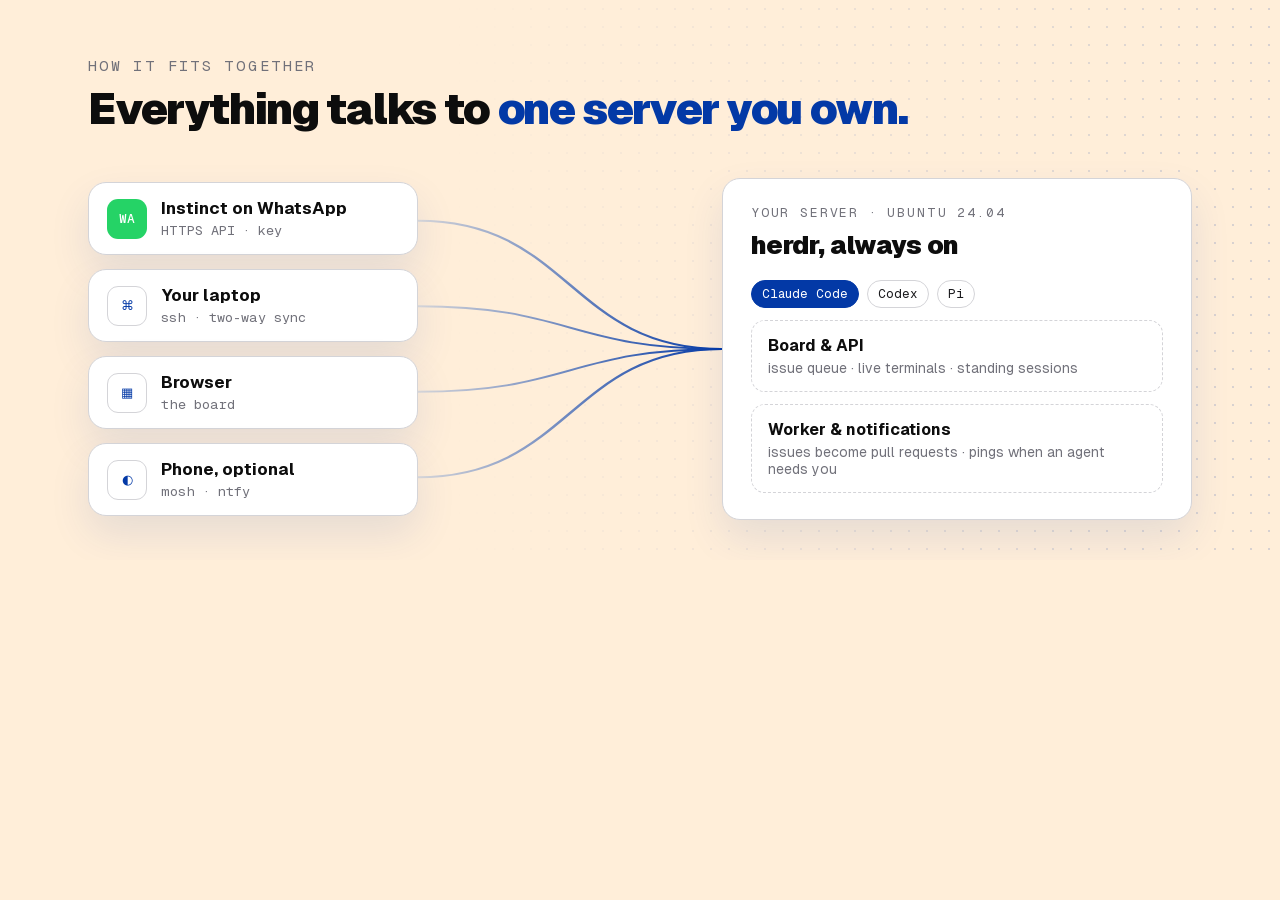
==== assets/src/architecture.html @ 37daae7c "Visuals in the Exposure brand: banner, Instinct flow, architecture, install, features Every image co" ====
<!doctype html><html><head><meta charset="utf-8"><link rel="stylesheet" href="theme.css"><script>const q=new URLSearchParams(location.search);document.documentElement.dataset.theme=q.get("theme")||"light"</script><style>
:root{--w:1280px;--h:560px}
.wrap{position:relative;padding:56px 88px}
h2{font-weight:900;font-size:44px;margin-top:12px}
.grid{position:absolute;left:88px;right:88px;top:178px;bottom:56px;display:grid;grid-template-columns:330px 1fr 470px;align-items:center}
.ins{display:grid;gap:14px}
.in{padding:14px 18px;display:flex;gap:14px;align-items:center}
.ic{width:40px;height:40px;border-radius:11px;display:grid;place-items:center;font-family:GeistMono;font-size:13px;font-weight:500;color:var(--accent);border:1px solid var(--line)}
.in b{display:block;font-size:17px;font-weight:700}.in span{font-size:13.5px;color:var(--muted);font-family:GeistMono}
.wa .ic{color:#fff;background:var(--wa);border:0}
svg{width:100%;height:100%}
.srv{padding:26px 28px}
.srv .label{font-size:13px}
.srv h3{font-size:26px;font-weight:900;letter-spacing:-.02em;margin:8px 0 18px}
.box{border:1px dashed var(--line);border-radius:14px;padding:14px 16px;margin-top:12px}
.box b{font-size:16px;font-weight:700}.box p{font-size:14px;color:var(--muted);margin-top:4px}
.pills{display:flex;gap:8px;margin-top:10px;flex-wrap:wrap}
.pill{font-family:GeistMono;font-size:12.5px;padding:5px 10px;border-radius:999px;border:1px solid var(--line);color:var(--text)}
.pill.on{color:#fff;background:var(--blue);border-color:var(--blue)}
[data-theme=dark] .pill.on{background:var(--bright);border-color:var(--bright);color:var(--ink)}
</style></head><body><div class="glow"></div><div class="dots"></div>
<div class="wrap"><div class="label">How it fits together</div><h2>Everything talks to <span class="accent">one server you own.</span></h2></div>
<div class="grid">
 <div class="ins">
  <div class="card in wa"><div class="ic">WA</div><div><b>Instinct on WhatsApp</b><span>HTTPS API · key</span></div></div>
  <div class="card in"><div class="ic">⌘</div><div><b>Your laptop</b><span>ssh · two-way sync</span></div></div>
  <div class="card in"><div class="ic">▦</div><div><b>Browser</b><span>the board</span></div></div>
  <div class="card in"><div class="ic">◐</div><div><b>Phone, optional</b><span>mosh · ntfy</span></div></div>
 </div>
 <svg viewBox="0 0 200 360" preserveAspectRatio="none" fill="none" stroke-width="2">
  <defs><linearGradient id="g" x1="0" x2="1"><stop offset="0" style="stop-color:var(--line)"/><stop offset="1" style="stop-color:var(--accent)"/></linearGradient></defs>
  <path d="M0 45 C100 45 100 180 200 180" stroke="url(#g)"/><path d="M0 135 C100 135 100 180 200 180" stroke="url(#g)"/>
  <path d="M0 225 C100 225 100 180 200 180" stroke="url(#g)"/><path d="M0 315 C100 315 100 180 200 180" stroke="url(#g)"/>
 </svg>
 <div class="card srv"><div class="label">your server · ubuntu 24.04</div><h3>herdr, always on</h3>
  <div class="pills"><span class="pill on">Claude Code</span><span class="pill">Codex</span><span class="pill">Pi</span></div>
  <div class="box"><b>Board &amp; API</b><p>issue queue · live terminals · standing sessions</p></div>
  <div class="box"><b>Worker &amp; notifications</b><p>issues become pull requests · pings when an agent needs you</p></div>
 </div>
</div></body></html>
---- assets/src/theme.css ----
/* FEMME visuals: the Exposure brand (Geist, cream, Exposure Blue, the blue-violet-ember gradient).
   Each page renders twice, ?theme=light and ?theme=dark; render.sh turns them into PNGs. */
@font-face { font-family: Geist; src: url(fonts/GeistBlack.ttf); font-weight: 900; }
@font-face { font-family: Geist; src: url(fonts/GeistBold.ttf); font-weight: 700; }
@font-face { font-family: Geist; src: url(fonts/GeistMedium.ttf); font-weight: 500; }
@font-face { font-family: Geist; src: url(fonts/GeistRegular.ttf); font-weight: 400; }
@font-face { font-family: GeistMono; src: url(fonts/GeistMonoMedium.ttf); font-weight: 500; }
@font-face { font-family: GeistMono; src: url(fonts/GeistMonoRegular.ttf); font-weight: 400; }

:root {
  --blue: #0339A6; --bright: #4D82FF; --violet: #7C3AED; --ember: #E8763C; --wa: #25D366;
  --cream: #FFEED9; --ink: #0D0D0D; --zinc: #18181B; --muted-l: #71717A; --hair-l: #D4D4D8;
  --ok: #15803d;
  /* light (default) */
  --bg: var(--cream); --fg: var(--ink); --text: var(--zinc); --muted: var(--muted-l);
  --accent: var(--blue); --card: #FFFFFF; --line: var(--hair-l);
  --shadow: 0 18px 40px rgba(3, 57, 166, .10); --dots: rgba(3, 57, 166, .16);
  --bubble-me: #DCF5E3; --bubble-them: #FFFFFF;
}
[data-theme=dark] {
  --bg: var(--ink); --fg: #FFFFFF; --text: rgba(255, 255, 255, .88); --muted: rgba(255, 255, 255, .62);
  --accent: var(--bright); --card: rgba(24, 24, 27, .78); --line: rgba(255, 255, 255, .14);
  --shadow: 0 18px 40px rgba(0, 0, 0, .35); --dots: rgba(255, 255, 255, .07); --ok: #7ee2a8;
  --bubble-me: #134D37; --bubble-them: #202C33;
}

* { margin: 0; padding: 0; box-sizing: border-box; }
html, body { width: var(--w); height: var(--h); overflow: hidden; }
body { font-family: Geist; background: var(--bg); color: var(--fg); position: relative; -webkit-font-smoothing: antialiased; }
.mono { font-family: GeistMono; }
.label { font-family: GeistMono; font-size: 15px; letter-spacing: .14em; text-transform: uppercase; color: var(--muted); }
h1, h2 { letter-spacing: -.03em; line-height: 1; }
.accent { color: var(--accent); }

/* The glow: the parent brand's gradient, only on dark, never behind body text. */
.glow { position: absolute; inset: 0; display: none; filter: blur(20px); background:
  radial-gradient(520px 380px at 8% 108%, rgba(3, 57, 166, .95), transparent 70%),
  radial-gradient(560px 360px at 52% -10%, rgba(124, 58, 237, .75), transparent 70%),
  radial-gradient(520px 420px at 102% 60%, rgba(232, 118, 60, .8), transparent 70%); }
[data-theme=dark] .glow { display: block; }
.dots { position: absolute; inset: 0; background-image: radial-gradient(var(--dots) 1px, transparent 1px);
  background-size: 18px 18px; -webkit-mask-image: linear-gradient(90deg, transparent 35%, #000); }
.rule { width: 64px; height: 4px; border-radius: 2px; background: var(--blue); }
[data-theme=dark] .rule { background: linear-gradient(90deg, var(--bright), var(--violet), var(--ember)); }

.card { background: var(--card); border: 1px solid var(--line); border-radius: 18px; box-shadow: var(--shadow); }
[data-theme=dark] .card { backdrop-filter: blur(8px); }
.term { font-family: GeistMono; font-size: 15px; line-height: 1.75; color: var(--text); padding: 18px 22px; }
.term .p { color: var(--accent); } .term .ok { color: var(--ok); } .term .dim { color: var(--muted); }
.wordmark { height: 26px; content: url(logo/exposure-wordmark-black.svg); }
[data-theme=dark] .wordmark { content: url(logo/exposure-wordmark-white.svg); }
.mark { content: url(logo/exposure-mark-black.svg); }
[data-theme=dark] .mark { content: url(logo/exposure-mark-white.svg); }
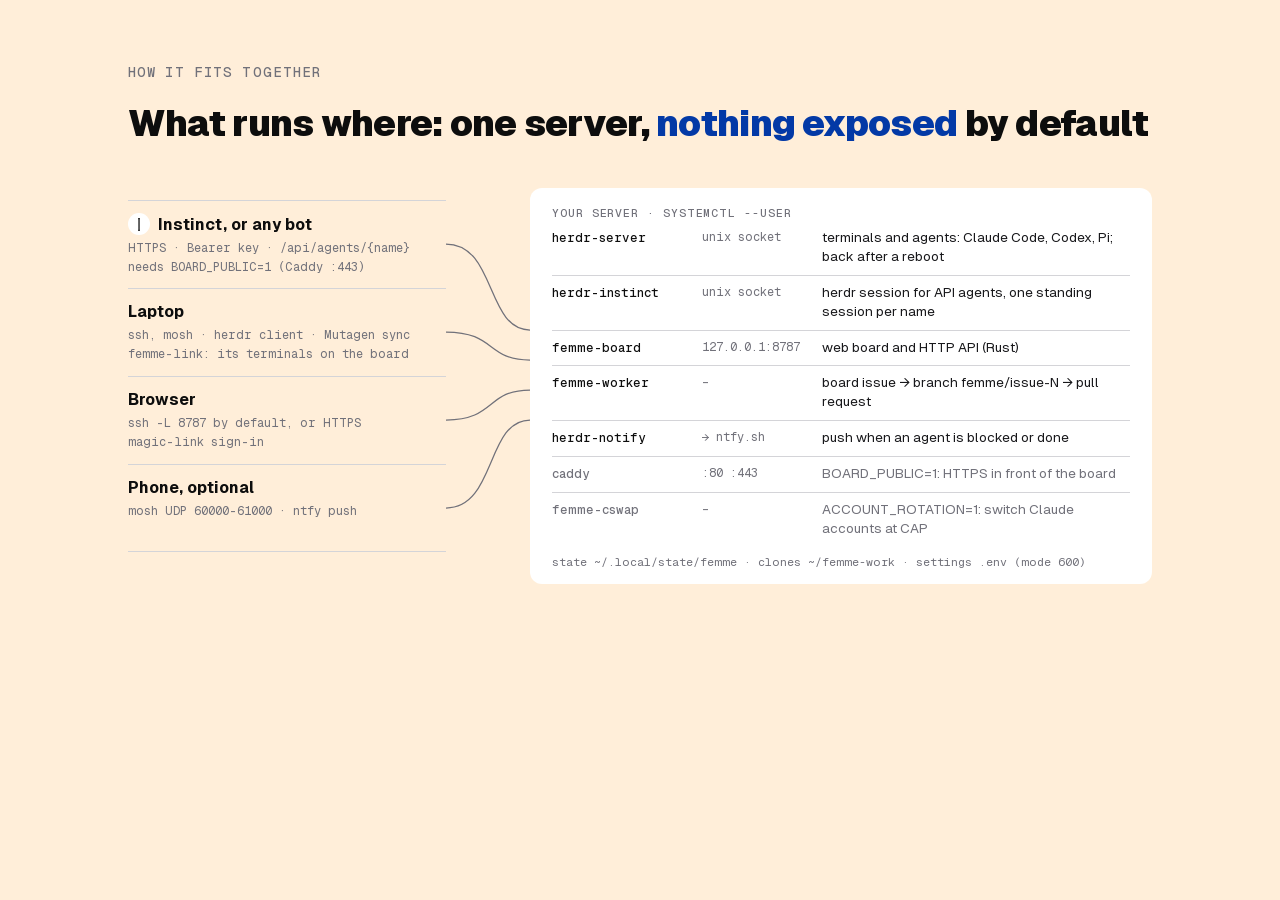
==== commit 3efed288: "Visuals follow the Exposure brand kit and show real commands only Flat cream (Ink on dark), no gradi" ====
--- a/assets/src/architecture.html
+++ b/assets/src/architecture.html
@@ -1,40 +1,43 @@
 <!doctype html><html><head><meta charset="utf-8"><link rel="stylesheet" href="theme.css"><script>const q=new URLSearchParams(location.search);document.documentElement.dataset.theme=q.get("theme")||"light"</script><style>
-:root{--w:1280px;--h:560px}
-.wrap{position:relative;padding:56px 88px}
-h2{font-weight:900;font-size:44px;margin-top:12px}
-.grid{position:absolute;left:88px;right:88px;top:178px;bottom:56px;display:grid;grid-template-columns:330px 1fr 470px;align-items:center}
-.ins{display:grid;gap:14px}
-.in{padding:14px 18px;display:flex;gap:14px;align-items:center}
-.ic{width:40px;height:40px;border-radius:11px;display:grid;place-items:center;font-family:GeistMono;font-size:13px;font-weight:500;color:var(--accent);border:1px solid var(--line)}
-.in b{display:block;font-size:17px;font-weight:700}.in span{font-size:13.5px;color:var(--muted);font-family:GeistMono}
-.wa .ic{color:#fff;background:var(--wa);border:0}
-svg{width:100%;height:100%}
-.srv{padding:26px 28px}
-.srv .label{font-size:13px}
-.srv h3{font-size:26px;font-weight:900;letter-spacing:-.02em;margin:8px 0 18px}
-.box{border:1px dashed var(--line);border-radius:14px;padding:14px 16px;margin-top:12px}
-.box b{font-size:16px;font-weight:700}.box p{font-size:14px;color:var(--muted);margin-top:4px}
-.pills{display:flex;gap:8px;margin-top:10px;flex-wrap:wrap}
-.pill{font-family:GeistMono;font-size:12.5px;padding:5px 10px;border-radius:999px;border:1px solid var(--line);color:var(--text)}
-.pill.on{color:#fff;background:var(--blue);border-color:var(--blue)}
-[data-theme=dark] .pill.on{background:var(--bright);border-color:var(--bright);color:var(--ink)}
-</style></head><body><div class="glow"></div><div class="dots"></div>
-<div class="wrap"><div class="label">How it fits together</div><h2>Everything talks to <span class="accent">one server you own.</span></h2></div>
-<div class="grid">
- <div class="ins">
-  <div class="card in wa"><div class="ic">WA</div><div><b>Instinct on WhatsApp</b><span>HTTPS API · key</span></div></div>
-  <div class="card in"><div class="ic">⌘</div><div><b>Your laptop</b><span>ssh · two-way sync</span></div></div>
-  <div class="card in"><div class="ic">▦</div><div><b>Browser</b><span>the board</span></div></div>
-  <div class="card in"><div class="ic">◐</div><div><b>Phone, optional</b><span>mosh · ntfy</span></div></div>
- </div>
- <svg viewBox="0 0 200 360" preserveAspectRatio="none" fill="none" stroke-width="2">
-  <defs><linearGradient id="g" x1="0" x2="1"><stop offset="0" style="stop-color:var(--line)"/><stop offset="1" style="stop-color:var(--accent)"/></linearGradient></defs>
-  <path d="M0 45 C100 45 100 180 200 180" stroke="url(#g)"/><path d="M0 135 C100 135 100 180 200 180" stroke="url(#g)"/>
-  <path d="M0 225 C100 225 100 180 200 180" stroke="url(#g)"/><path d="M0 315 C100 315 100 180 200 180" stroke="url(#g)"/>
- </svg>
- <div class="card srv"><div class="label">your server · ubuntu 24.04</div><h3>herdr, always on</h3>
-  <div class="pills"><span class="pill on">Claude Code</span><span class="pill">Codex</span><span class="pill">Pi</span></div>
-  <div class="box"><b>Board &amp; API</b><p>issue queue · live terminals · standing sessions</p></div>
-  <div class="box"><b>Worker &amp; notifications</b><p>issues become pull requests · pings when an agent needs you</p></div>
- </div>
-</div></body></html>
+:root{--w:1280px;--h:620px}
+.top{position:absolute;left:var(--edge);top:64px}
+h2{font-size:36px}
+.cl{position:absolute;left:var(--edge);top:200px;width:318px}
+.cl .row{height:88px;padding-top:12px;border-top:1px solid var(--rule)}
+.cl b{font-size:16px;font-weight:700;display:flex;align-items:center;gap:8px}
+.av{width:22px;height:22px;border-radius:50%;background:var(--panel);display:grid;place-items:center}.av .instinct{height:13px}
+.cl .p{font-family:GeistMono;font-size:12px;color:var(--muted);line-height:1.6;margin-top:4px}
+svg{position:absolute;left:446px;top:200px;width:84px;height:352px}
+.srv{position:absolute;left:530px;right:var(--edge);top:188px;padding:4px 22px 14px}
+table{width:100%;border-collapse:collapse;font-size:13.5px}
+td{padding:8px 0;border-top:1px solid var(--rule);vertical-align:top;line-height:1.4}
+tr:first-child td{border-top:0}
+td:nth-child(1){font-family:GeistMono;font-size:12.5px;color:var(--fg);width:150px;font-weight:500}
+td:nth-child(2){font-family:GeistMono;font-size:12px;color:var(--muted);width:120px}
+td:nth-child(3){color:var(--text)}
+tr.opt td{color:var(--muted)} tr.opt td:first-child{color:var(--muted)}
+.foot{font-family:GeistMono;font-size:11.5px;color:var(--muted);margin-top:8px}
+</style></head><body>
+<div class="top"><div class="kicker">How it fits together</div><h2>What runs where: one server, <span class="accent">nothing exposed</span> by default</h2></div>
+<div class="cl">
+ <div class="row"><b><span class="av"><img class="instinct"></span>Instinct, or any bot</b><div class="p">HTTPS · Bearer key · /api/agents/{name}<br>needs BOARD_PUBLIC=1 (Caddy :443)</div></div>
+ <div class="row"><b>Laptop</b><div class="p">ssh, mosh · herdr client · Mutagen sync<br>femme-link: its terminals on the board</div></div>
+ <div class="row"><b>Browser</b><div class="p">ssh -L 8787 by default, or HTTPS<br>magic-link sign-in</div></div>
+ <div class="row" style="border-bottom:1px solid var(--rule)"><b>Phone, optional</b><div class="p">mosh UDP 60000-61000 · ntfy push</div></div>
+</div>
+<svg viewBox="0 0 84 352" fill="none" stroke-width="1.25" style="stroke:var(--muted)">
+ <path d="M0 44 C50 44 40 130 84 130"/><path d="M0 132 C50 132 40 160 84 160"/>
+ <path d="M0 220 C50 220 40 190 84 190"/><path d="M0 308 C50 308 40 220 84 220"/>
+</svg>
+<div class="panel srv"><div class="cap" style="padding-left:0">Your server · systemctl --user</div>
+<table>
+ <tr><td>herdr-server</td><td>unix socket</td><td>terminals and agents: Claude Code, Codex, Pi; back after a reboot</td></tr>
+ <tr><td>herdr-instinct</td><td>unix socket</td><td>herdr session for API agents, one standing session per name</td></tr>
+ <tr><td>femme-board</td><td>127.0.0.1:8787</td><td>web board and HTTP API (Rust)</td></tr>
+ <tr><td>femme-worker</td><td>–</td><td>board issue → branch femme/issue-N → pull request</td></tr>
+ <tr><td>herdr-notify</td><td>→ ntfy.sh</td><td>push when an agent is blocked or done</td></tr>
+ <tr class="opt"><td>caddy</td><td>:80 :443</td><td>BOARD_PUBLIC=1: HTTPS in front of the board</td></tr>
+ <tr class="opt"><td>femme-cswap</td><td>–</td><td>ACCOUNT_ROTATION=1: switch Claude accounts at CAP</td></tr>
+</table>
+<div class="foot">state ~/.local/state/femme · clones ~/femme-work · settings .env (mode 600)</div></div>
+</body></html>
--- a/assets/src/theme.css
+++ b/assets/src/theme.css
@@ -1,5 +1,9 @@
-/* FEMME visuals: the Exposure brand (Geist, cream, Exposure Blue, the blue-violet-ember gradient).
-   Each page renders twice, ?theme=light and ?theme=dark; render.sh turns them into PNGs. */
+/* FEMME visuals, following the Exposure brand kit (Brand-Guide, VIDEO-SPEC):
+   flat cream (or Ink on dark), no gradient or texture behind text, Geist set tight and heavy,
+   one accent: Exposure Blue (Bright Blue on dark) for the one thing that matters,
+   kickers in Geist Mono Medium caps +8%, the 4 px blue bar on the left edge as the signature,
+   panels white, 12 px radius, no border, no shadow; text 10% in from every edge.
+   Each page renders twice, ?theme=light and ?theme=dark (render.sh). */
 @font-face { font-family: Geist; src: url(fonts/GeistBlack.ttf); font-weight: 900; }
 @font-face { font-family: Geist; src: url(fonts/GeistBold.ttf); font-weight: 700; }
 @font-face { font-family: Geist; src: url(fonts/GeistMedium.ttf); font-weight: 500; }
@@ -8,46 +12,44 @@
 @font-face { font-family: GeistMono; src: url(fonts/GeistMonoRegular.ttf); font-weight: 400; }
 
 :root {
-  --blue: #0339A6; --bright: #4D82FF; --violet: #7C3AED; --ember: #E8763C; --wa: #25D366;
-  --cream: #FFEED9; --ink: #0D0D0D; --zinc: #18181B; --muted-l: #71717A; --hair-l: #D4D4D8;
-  --ok: #15803d;
-  /* light (default) */
-  --bg: var(--cream); --fg: var(--ink); --text: var(--zinc); --muted: var(--muted-l);
-  --accent: var(--blue); --card: #FFFFFF; --line: var(--hair-l);
-  --shadow: 0 18px 40px rgba(3, 57, 166, .10); --dots: rgba(3, 57, 166, .16);
-  --bubble-me: #DCF5E3; --bubble-them: #FFFFFF;
+  /* Palette (03-Colors/COLORS.txt) */
+  --cream: #FFEED9; --blue: #0339A6; --bright: #4D82FF; --ink: #0D0D0D;
+  --zinc: #18181B; --muted-zinc: #71717A; --hairline: #D4D4D8;
+  /* light: cream, Ink, Exposure Blue */
+  --bg: var(--cream); --fg: var(--ink); --text: var(--zinc); --muted: var(--muted-zinc);
+  --accent: var(--blue); --panel: #FFFFFF; --rule: var(--hairline);
+  --edge: 128px; /* 10% of 1280 */
 }
 [data-theme=dark] {
-  --bg: var(--ink); --fg: #FFFFFF; --text: rgba(255, 255, 255, .88); --muted: rgba(255, 255, 255, .62);
-  --accent: var(--bright); --card: rgba(24, 24, 27, .78); --line: rgba(255, 255, 255, .14);
-  --shadow: 0 18px 40px rgba(0, 0, 0, .35); --dots: rgba(255, 255, 255, .07); --ok: #7ee2a8;
-  --bubble-me: #134D37; --bubble-them: #202C33;
+  /* dark: Ink, white, Bright Blue (Exposure Blue is unreadable on black) */
+  --bg: var(--ink); --fg: #FFFFFF; --text: #E4E4E7; --muted: #A1A1AA;
+  --accent: var(--bright); --panel: var(--zinc); --rule: #27272A;
 }
 
 * { margin: 0; padding: 0; box-sizing: border-box; }
 html, body { width: var(--w); height: var(--h); overflow: hidden; }
 body { font-family: Geist; background: var(--bg); color: var(--fg); position: relative; -webkit-font-smoothing: antialiased; }
-.mono { font-family: GeistMono; }
-.label { font-family: GeistMono; font-size: 15px; letter-spacing: .14em; text-transform: uppercase; color: var(--muted); }
-h1, h2 { letter-spacing: -.03em; line-height: 1; }
+
+/* Kicker: Geist Mono Medium, muted, caps, +8%, 24 px above the headline. */
+.kicker { font-family: GeistMono; font-weight: 500; font-size: 14px; letter-spacing: .08em; text-transform: uppercase; color: var(--muted); }
+/* Headline: Geist Black, -2%, line height 1.05; one word may take the accent. */
+h1, h2 { font-weight: 900; letter-spacing: -.02em; line-height: 1.05; color: var(--fg); }
+.kicker + h1, .kicker + h2 { margin-top: 24px; }
 .accent { color: var(--accent); }
+/* The signature: a 4 px accent bar down the left edge. */
+.sig { border-left: 4px solid var(--accent); padding-left: 18px; }
 
-/* The glow: the parent brand's gradient, only on dark, never behind body text. */
-.glow { position: absolute; inset: 0; display: none; filter: blur(20px); background:
-  radial-gradient(520px 380px at 8% 108%, rgba(3, 57, 166, .95), transparent 70%),
-  radial-gradient(560px 360px at 52% -10%, rgba(124, 58, 237, .75), transparent 70%),
-  radial-gradient(520px 420px at 102% 60%, rgba(232, 118, 60, .8), transparent 70%); }
-[data-theme=dark] .glow { display: block; }
-.dots { position: absolute; inset: 0; background-image: radial-gradient(var(--dots) 1px, transparent 1px);
-  background-size: 18px 18px; -webkit-mask-image: linear-gradient(90deg, transparent 35%, #000); }
-.rule { width: 64px; height: 4px; border-radius: 2px; background: var(--blue); }
-[data-theme=dark] .rule { background: linear-gradient(90deg, var(--bright), var(--violet), var(--ember)); }
+/* Panels: white (zinc on dark), 12 px radius, no border, no shadow. */
+.panel { background: var(--panel); border-radius: 12px; }
+.panel .cap { font-family: GeistMono; font-weight: 500; font-size: 11.5px; letter-spacing: .08em; text-transform: uppercase; color: var(--muted); padding: 14px 18px 0; }
+pre { font-family: GeistMono; font-size: 13px; line-height: 1.62; color: var(--text); white-space: pre; padding: 10px 18px 16px; }
+pre .p { color: var(--muted); }            /* prompt */
+pre .c { color: var(--muted); }            /* comments, elisions */
+pre .h { color: var(--fg); font-weight: 500; }
+pre .a { color: var(--accent); font-weight: 500; } /* the one thing that matters */
 
-.card { background: var(--card); border: 1px solid var(--line); border-radius: 18px; box-shadow: var(--shadow); }
-[data-theme=dark] .card { backdrop-filter: blur(8px); }
-.term { font-family: GeistMono; font-size: 15px; line-height: 1.75; color: var(--text); padding: 18px 22px; }
-.term .p { color: var(--accent); } .term .ok { color: var(--ok); } .term .dim { color: var(--muted); }
-.wordmark { height: 26px; content: url(logo/exposure-wordmark-black.svg); }
+.instinct { content: url(logo/instinct-black.png); }
+[data-theme=dark] .instinct { content: url(logo/instinct-white.png); }
+/* Exposure wordmark: the provided files only, never retyped or boxed. */
+.wordmark { content: url(logo/exposure-wordmark-black.svg); }
 [data-theme=dark] .wordmark { content: url(logo/exposure-wordmark-white.svg); }
-.mark { content: url(logo/exposure-mark-black.svg); }
-[data-theme=dark] .mark { content: url(logo/exposure-mark-white.svg); }
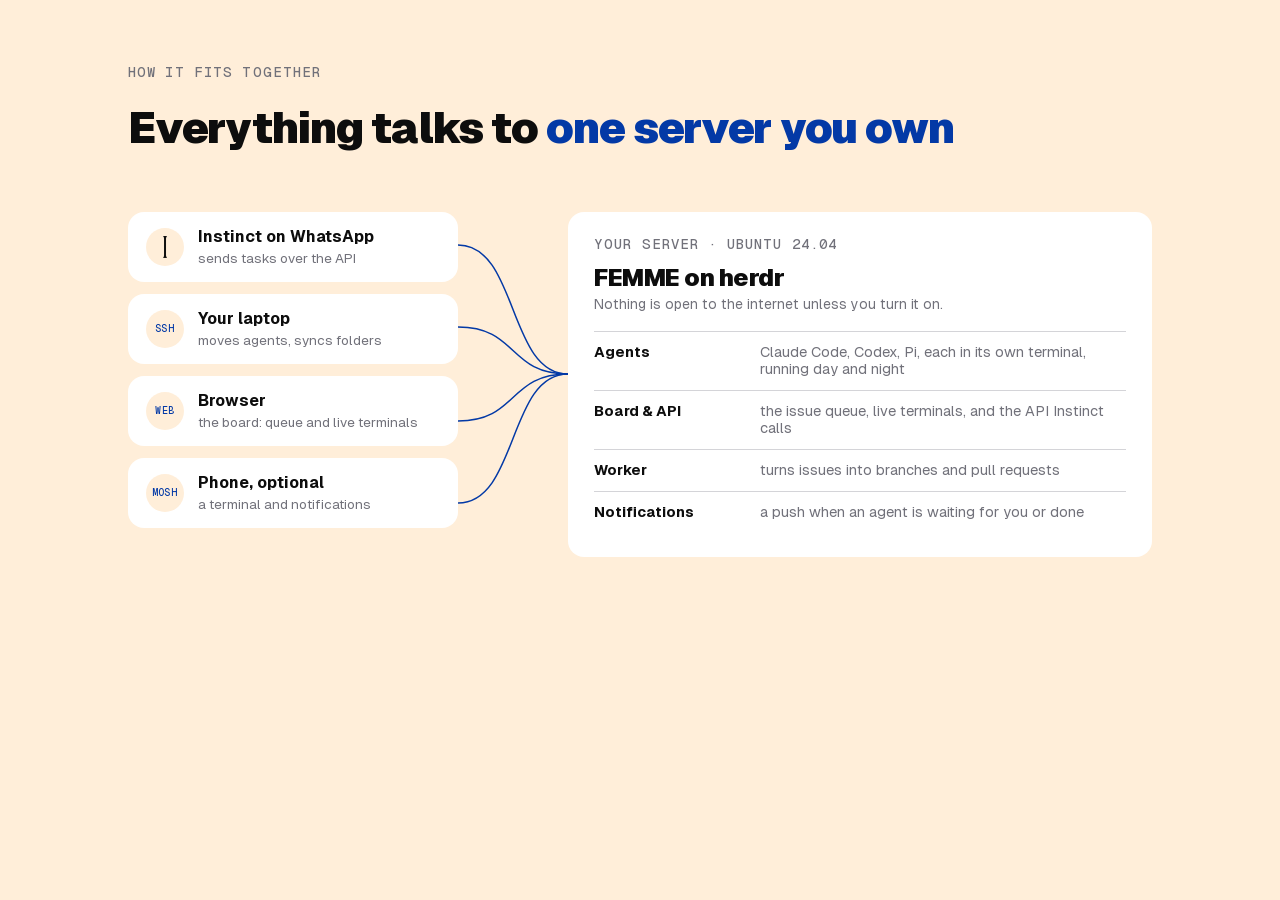
==== commit 225d7799: "Visuals: the showcase style back, in the brand palette, every card saying something true Cream only," ====
--- a/assets/src/architecture.html
+++ b/assets/src/architecture.html
@@ -1,43 +1,34 @@
 <!doctype html><html><head><meta charset="utf-8"><link rel="stylesheet" href="theme.css"><script>const q=new URLSearchParams(location.search);document.documentElement.dataset.theme=q.get("theme")||"light"</script><style>
-:root{--w:1280px;--h:620px}
+:root{--w:1280px;--h:580px}
 .top{position:absolute;left:var(--edge);top:64px}
-h2{font-size:36px}
-.cl{position:absolute;left:var(--edge);top:200px;width:318px}
-.cl .row{height:88px;padding-top:12px;border-top:1px solid var(--rule)}
-.cl b{font-size:16px;font-weight:700;display:flex;align-items:center;gap:8px}
-.av{width:22px;height:22px;border-radius:50%;background:var(--panel);display:grid;place-items:center}.av .instinct{height:13px}
-.cl .p{font-family:GeistMono;font-size:12px;color:var(--muted);line-height:1.6;margin-top:4px}
-svg{position:absolute;left:446px;top:200px;width:84px;height:352px}
-.srv{position:absolute;left:530px;right:var(--edge);top:188px;padding:4px 22px 14px}
-table{width:100%;border-collapse:collapse;font-size:13.5px}
-td{padding:8px 0;border-top:1px solid var(--rule);vertical-align:top;line-height:1.4}
-tr:first-child td{border-top:0}
-td:nth-child(1){font-family:GeistMono;font-size:12.5px;color:var(--fg);width:150px;font-weight:500}
-td:nth-child(2){font-family:GeistMono;font-size:12px;color:var(--muted);width:120px}
-td:nth-child(3){color:var(--text)}
-tr.opt td{color:var(--muted)} tr.opt td:first-child{color:var(--muted)}
-.foot{font-family:GeistMono;font-size:11.5px;color:var(--muted);margin-top:8px}
+h2{font-size:44px}
+.ins{position:absolute;left:var(--edge);top:212px;width:330px;display:grid;gap:12px}
+.in{padding:14px 18px;display:flex;gap:14px;align-items:center}
+.av{width:38px;height:38px;border-radius:50%;background:var(--bg);display:grid;place-items:center;flex:none;font-family:GeistMono;font-size:10px;letter-spacing:.04em;color:var(--accent);font-weight:500}.av .instinct{height:22px}
+.in b{display:block;font-size:16px;font-weight:700}.in span{font-size:13.5px;color:var(--muted)}
+svg{position:absolute;left:458px;top:212px;width:110px;height:324px}
+.srv{position:absolute;left:568px;right:var(--edge);top:212px;padding:24px 26px}
+.srv h3{font-size:24px;font-weight:900;letter-spacing:-.02em}
+.srv .note{font-size:14px;color:var(--muted);margin-top:4px}
+.row{display:grid;grid-template-columns:150px 1fr;gap:16px;padding:12px 0;border-top:1px solid var(--rule);font-size:14.5px}
+.note+.row{margin-top:18px}
+.row b{font-weight:600}.row span{color:var(--muted)}
 </style></head><body>
-<div class="top"><div class="kicker">How it fits together</div><h2>What runs where: one server, <span class="accent">nothing exposed</span> by default</h2></div>
-<div class="cl">
- <div class="row"><b><span class="av"><img class="instinct"></span>Instinct, or any bot</b><div class="p">HTTPS · Bearer key · /api/agents/{name}<br>needs BOARD_PUBLIC=1 (Caddy :443)</div></div>
- <div class="row"><b>Laptop</b><div class="p">ssh, mosh · herdr client · Mutagen sync<br>femme-link: its terminals on the board</div></div>
- <div class="row"><b>Browser</b><div class="p">ssh -L 8787 by default, or HTTPS<br>magic-link sign-in</div></div>
- <div class="row" style="border-bottom:1px solid var(--rule)"><b>Phone, optional</b><div class="p">mosh UDP 60000-61000 · ntfy push</div></div>
+<div class="top"><div class="kicker">How it fits together</div><h2>Everything talks to <span class="accent">one server you own</span></h2></div>
+<div class="ins">
+ <div class="card in"><div class="av"><img class="instinct"></div><div><b>Instinct on WhatsApp</b><span>sends tasks over the API</span></div></div>
+ <div class="card in"><div class="av">SSH</div><div><b>Your laptop</b><span>moves agents, syncs folders</span></div></div>
+ <div class="card in"><div class="av">WEB</div><div><b>Browser</b><span>the board: queue and live terminals</span></div></div>
+ <div class="card in"><div class="av">MOSH</div><div><b>Phone, optional</b><span>a terminal and notifications</span></div></div>
 </div>
-<svg viewBox="0 0 84 352" fill="none" stroke-width="1.25" style="stroke:var(--muted)">
- <path d="M0 44 C50 44 40 130 84 130"/><path d="M0 132 C50 132 40 160 84 160"/>
- <path d="M0 220 C50 220 40 190 84 190"/><path d="M0 308 C50 308 40 220 84 220"/>
+<svg viewBox="0 0 110 324" fill="none" stroke-width="1.5" style="stroke:var(--accent)">
+ <path d="M0 33 C60 33 50 162 110 162"/><path d="M0 115 C60 115 50 162 110 162"/>
+ <path d="M0 209 C60 209 50 162 110 162"/><path d="M0 291 C60 291 50 162 110 162"/>
 </svg>
-<div class="panel srv"><div class="cap" style="padding-left:0">Your server · systemctl --user</div>
-<table>
- <tr><td>herdr-server</td><td>unix socket</td><td>terminals and agents: Claude Code, Codex, Pi; back after a reboot</td></tr>
- <tr><td>herdr-instinct</td><td>unix socket</td><td>herdr session for API agents, one standing session per name</td></tr>
- <tr><td>femme-board</td><td>127.0.0.1:8787</td><td>web board and HTTP API (Rust)</td></tr>
- <tr><td>femme-worker</td><td>–</td><td>board issue → branch femme/issue-N → pull request</td></tr>
- <tr><td>herdr-notify</td><td>→ ntfy.sh</td><td>push when an agent is blocked or done</td></tr>
- <tr class="opt"><td>caddy</td><td>:80 :443</td><td>BOARD_PUBLIC=1: HTTPS in front of the board</td></tr>
- <tr class="opt"><td>femme-cswap</td><td>–</td><td>ACCOUNT_ROTATION=1: switch Claude accounts at CAP</td></tr>
-</table>
-<div class="foot">state ~/.local/state/femme · clones ~/femme-work · settings .env (mode 600)</div></div>
+<div class="card srv"><div class="kicker">Your server · Ubuntu 24.04</div><h3 style="margin-top:10px">FEMME on herdr</h3><div class="note">Nothing is open to the internet unless you turn it on.</div>
+ <div class="row"><b>Agents</b><span>Claude Code, Codex, Pi, each in its own terminal, running day and night</span></div>
+ <div class="row"><b>Board &amp; API</b><span>the issue queue, live terminals, and the API Instinct calls</span></div>
+ <div class="row"><b>Worker</b><span>turns issues into branches and pull requests</span></div>
+ <div class="row"><b>Notifications</b><span>a push when an agent is waiting for you or done</span></div>
+</div>
 </body></html>
--- a/assets/src/theme.css
+++ b/assets/src/theme.css
@@ -53,3 +53,7 @@
 /* Exposure wordmark: the provided files only, never retyped or boxed. */
 .wordmark { content: url(logo/exposure-wordmark-black.svg); }
 [data-theme=dark] .wordmark { content: url(logo/exposure-wordmark-white.svg); }
+
+/* Showcase cards: white on cream, 16 px radius, no border, no shadow. */
+.card { background: var(--panel); border-radius: 16px; }
+.tagline { font-family: GeistMono; font-weight: 500; font-size: 12px; letter-spacing: .08em; text-transform: uppercase; color: var(--accent); }
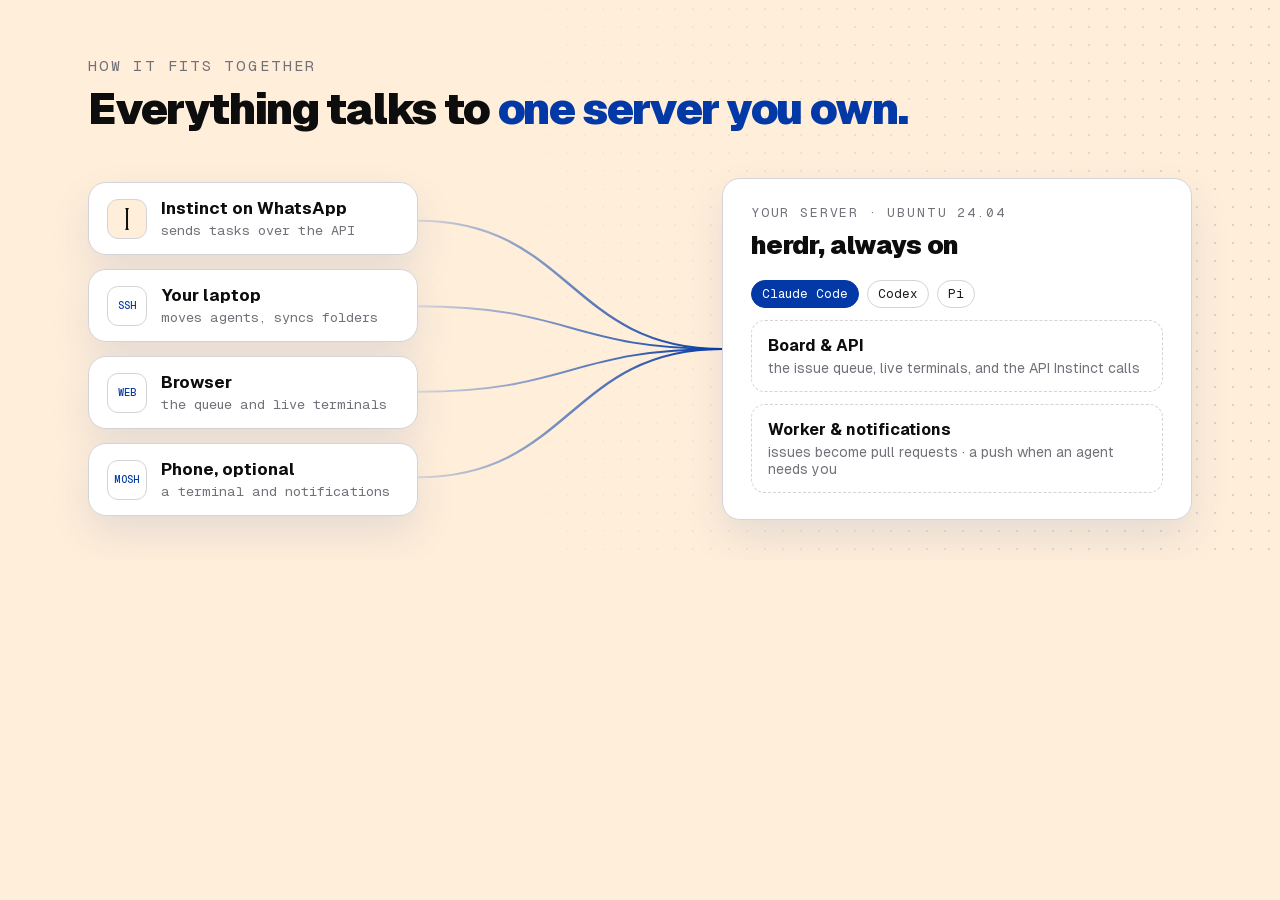
==== commit e25504ee: "Visuals: back to the first design, with real content and the brand palette The first design's layout" ====
--- a/assets/src/architecture.html
+++ b/assets/src/architecture.html
@@ -1,34 +1,40 @@
 <!doctype html><html><head><meta charset="utf-8"><link rel="stylesheet" href="theme.css"><script>const q=new URLSearchParams(location.search);document.documentElement.dataset.theme=q.get("theme")||"light"</script><style>
-:root{--w:1280px;--h:580px}
-.top{position:absolute;left:var(--edge);top:64px}
-h2{font-size:44px}
-.ins{position:absolute;left:var(--edge);top:212px;width:330px;display:grid;gap:12px}
+:root{--w:1280px;--h:560px}
+.wrap{position:relative;padding:56px 88px}
+h2{font-weight:900;font-size:44px;margin-top:12px}
+.grid{position:absolute;left:88px;right:88px;top:178px;bottom:56px;display:grid;grid-template-columns:330px 1fr 470px;align-items:center}
+.ins{display:grid;gap:14px}
 .in{padding:14px 18px;display:flex;gap:14px;align-items:center}
-.av{width:38px;height:38px;border-radius:50%;background:var(--bg);display:grid;place-items:center;flex:none;font-family:GeistMono;font-size:10px;letter-spacing:.04em;color:var(--accent);font-weight:500}.av .instinct{height:22px}
-.in b{display:block;font-size:16px;font-weight:700}.in span{font-size:13.5px;color:var(--muted)}
-svg{position:absolute;left:458px;top:212px;width:110px;height:324px}
-.srv{position:absolute;left:568px;right:var(--edge);top:212px;padding:24px 26px}
-.srv h3{font-size:24px;font-weight:900;letter-spacing:-.02em}
-.srv .note{font-size:14px;color:var(--muted);margin-top:4px}
-.row{display:grid;grid-template-columns:150px 1fr;gap:16px;padding:12px 0;border-top:1px solid var(--rule);font-size:14.5px}
-.note+.row{margin-top:18px}
-.row b{font-weight:600}.row span{color:var(--muted)}
-</style></head><body>
-<div class="top"><div class="kicker">How it fits together</div><h2>Everything talks to <span class="accent">one server you own</span></h2></div>
-<div class="ins">
- <div class="card in"><div class="av"><img class="instinct"></div><div><b>Instinct on WhatsApp</b><span>sends tasks over the API</span></div></div>
- <div class="card in"><div class="av">SSH</div><div><b>Your laptop</b><span>moves agents, syncs folders</span></div></div>
- <div class="card in"><div class="av">WEB</div><div><b>Browser</b><span>the board: queue and live terminals</span></div></div>
- <div class="card in"><div class="av">MOSH</div><div><b>Phone, optional</b><span>a terminal and notifications</span></div></div>
-</div>
-<svg viewBox="0 0 110 324" fill="none" stroke-width="1.5" style="stroke:var(--accent)">
- <path d="M0 33 C60 33 50 162 110 162"/><path d="M0 115 C60 115 50 162 110 162"/>
- <path d="M0 209 C60 209 50 162 110 162"/><path d="M0 291 C60 291 50 162 110 162"/>
-</svg>
-<div class="card srv"><div class="kicker">Your server · Ubuntu 24.04</div><h3 style="margin-top:10px">FEMME on herdr</h3><div class="note">Nothing is open to the internet unless you turn it on.</div>
- <div class="row"><b>Agents</b><span>Claude Code, Codex, Pi, each in its own terminal, running day and night</span></div>
- <div class="row"><b>Board &amp; API</b><span>the issue queue, live terminals, and the API Instinct calls</span></div>
- <div class="row"><b>Worker</b><span>turns issues into branches and pull requests</span></div>
- <div class="row"><b>Notifications</b><span>a push when an agent is waiting for you or done</span></div>
-</div>
-</body></html>
+.ic{width:40px;height:40px;border-radius:11px;display:grid;place-items:center;font-family:GeistMono;font-size:10.5px;font-weight:500;color:var(--accent);border:1px solid var(--line)}
+.in b{display:block;font-size:17px;font-weight:700}.in span{font-size:13.5px;color:var(--muted);font-family:GeistMono}
+.ic.iav{border:1px solid var(--line)}
+svg{width:100%;height:100%}
+.srv{padding:26px 28px}
+.srv .label{font-size:13px}
+.srv h3{font-size:26px;font-weight:900;letter-spacing:-.02em;margin:8px 0 18px}
+.box{border:1px dashed var(--line);border-radius:14px;padding:14px 16px;margin-top:12px}
+.box b{font-size:16px;font-weight:700}.box p{font-size:14px;color:var(--muted);margin-top:4px}
+.pills{display:flex;gap:8px;margin-top:10px;flex-wrap:wrap}
+.pill{font-family:GeistMono;font-size:12.5px;padding:5px 10px;border-radius:999px;border:1px solid var(--line);color:var(--text)}
+.pill.on{color:#fff;background:var(--blue);border-color:var(--blue)}
+[data-theme=dark] .pill.on{background:var(--bright);border-color:var(--bright);color:var(--ink)}
+</style></head><body><div class="glow"></div><div class="dots"></div>
+<div class="wrap"><div class="label">How it fits together</div><h2>Everything talks to <span class="accent">one server you own.</span></h2></div>
+<div class="grid">
+ <div class="ins">
+  <div class="card in"><div class="ic iav"><img class="instinct" style="height:22px"></div><div><b>Instinct on WhatsApp</b><span>sends tasks over the API</span></div></div>
+  <div class="card in"><div class="ic">SSH</div><div><b>Your laptop</b><span>moves agents, syncs folders</span></div></div>
+  <div class="card in"><div class="ic">WEB</div><div><b>Browser</b><span>the queue and live terminals</span></div></div>
+  <div class="card in"><div class="ic">MOSH</div><div><b>Phone, optional</b><span>a terminal and notifications</span></div></div>
+ </div>
+ <svg viewBox="0 0 200 360" preserveAspectRatio="none" fill="none" stroke-width="2">
+  <defs><linearGradient id="g" x1="0" x2="1"><stop offset="0" style="stop-color:var(--line)"/><stop offset="1" style="stop-color:var(--accent)"/></linearGradient></defs>
+  <path d="M0 45 C100 45 100 180 200 180" stroke="url(#g)"/><path d="M0 135 C100 135 100 180 200 180" stroke="url(#g)"/>
+  <path d="M0 225 C100 225 100 180 200 180" stroke="url(#g)"/><path d="M0 315 C100 315 100 180 200 180" stroke="url(#g)"/>
+ </svg>
+ <div class="card srv"><div class="label">your server · ubuntu 24.04</div><h3>herdr, always on</h3>
+  <div class="pills"><span class="pill on">Claude Code</span><span class="pill">Codex</span><span class="pill">Pi</span></div>
+  <div class="box"><b>Board &amp; API</b><p>the issue queue, live terminals, and the API Instinct calls</p></div>
+  <div class="box"><b>Worker &amp; notifications</b><p>issues become pull requests · a push when an agent needs you</p></div>
+ </div>
+</div></body></html>
--- a/assets/src/theme.css
+++ b/assets/src/theme.css
@@ -1,9 +1,5 @@
-/* FEMME visuals, following the Exposure brand kit (Brand-Guide, VIDEO-SPEC):
-   flat cream (or Ink on dark), no gradient or texture behind text, Geist set tight and heavy,
-   one accent: Exposure Blue (Bright Blue on dark) for the one thing that matters,
-   kickers in Geist Mono Medium caps +8%, the 4 px blue bar on the left edge as the signature,
-   panels white, 12 px radius, no border, no shadow; text 10% in from every edge.
-   Each page renders twice, ?theme=light and ?theme=dark (render.sh). */
+/* FEMME visuals: the Exposure brand (Geist, cream, Exposure Blue, the blue-violet-ember gradient).
+   Each page renders twice, ?theme=light and ?theme=dark; render.sh turns them into PNGs. */
 @font-face { font-family: Geist; src: url(fonts/GeistBlack.ttf); font-weight: 900; }
 @font-face { font-family: Geist; src: url(fonts/GeistBold.ttf); font-weight: 700; }
 @font-face { font-family: Geist; src: url(fonts/GeistMedium.ttf); font-weight: 500; }
@@ -12,48 +8,51 @@
 @font-face { font-family: GeistMono; src: url(fonts/GeistMonoRegular.ttf); font-weight: 400; }
 
 :root {
-  /* Palette (03-Colors/COLORS.txt) */
-  --cream: #FFEED9; --blue: #0339A6; --bright: #4D82FF; --ink: #0D0D0D;
-  --zinc: #18181B; --muted-zinc: #71717A; --hairline: #D4D4D8;
-  /* light: cream, Ink, Exposure Blue */
-  --bg: var(--cream); --fg: var(--ink); --text: var(--zinc); --muted: var(--muted-zinc);
-  --accent: var(--blue); --panel: #FFFFFF; --rule: var(--hairline);
-  --edge: 128px; /* 10% of 1280 */
+  --blue: #0339A6; --bright: #4D82FF; --violet: #7C3AED; --ember: #E8763C;
+  --cream: #FFEED9; --ink: #0D0D0D; --zinc: #18181B; --muted-l: #71717A; --hair-l: #D4D4D8;
+  /* light (default) */
+  --bg: var(--cream); --fg: var(--ink); --text: var(--zinc); --muted: var(--muted-l);
+  --accent: var(--blue); --card: #FFFFFF; --line: var(--hair-l);
+  --shadow: 0 18px 40px rgba(3, 57, 166, .10); --dots: rgba(3, 57, 166, .16);
+  --bubble-me: var(--blue); --bubble-them: #FFFFFF; --ok: var(--blue);
 }
 [data-theme=dark] {
-  /* dark: Ink, white, Bright Blue (Exposure Blue is unreadable on black) */
-  --bg: var(--ink); --fg: #FFFFFF; --text: #E4E4E7; --muted: #A1A1AA;
-  --accent: var(--bright); --panel: var(--zinc); --rule: #27272A;
+  --bg: var(--ink); --fg: #FFFFFF; --text: rgba(255, 255, 255, .88); --muted: rgba(255, 255, 255, .62);
+  --accent: var(--bright); --card: rgba(24, 24, 27, .78); --line: rgba(255, 255, 255, .14);
+  --shadow: 0 18px 40px rgba(0, 0, 0, .35); --dots: rgba(255, 255, 255, .07); --ok: var(--bright);
+  --bubble-me: var(--bright); --bubble-them: #18181B;
 }
 
 * { margin: 0; padding: 0; box-sizing: border-box; }
 html, body { width: var(--w); height: var(--h); overflow: hidden; }
 body { font-family: Geist; background: var(--bg); color: var(--fg); position: relative; -webkit-font-smoothing: antialiased; }
+.mono { font-family: GeistMono; }
+.label { font-family: GeistMono; font-size: 15px; letter-spacing: .14em; text-transform: uppercase; color: var(--muted); }
+h1, h2 { letter-spacing: -.03em; line-height: 1; }
+.accent { color: var(--accent); }
 
-/* Kicker: Geist Mono Medium, muted, caps, +8%, 24 px above the headline. */
-.kicker { font-family: GeistMono; font-weight: 500; font-size: 14px; letter-spacing: .08em; text-transform: uppercase; color: var(--muted); }
-/* Headline: Geist Black, -2%, line height 1.05; one word may take the accent. */
-h1, h2 { font-weight: 900; letter-spacing: -.02em; line-height: 1.05; color: var(--fg); }
-.kicker + h1, .kicker + h2 { margin-top: 24px; }
-.accent { color: var(--accent); }
-/* The signature: a 4 px accent bar down the left edge. */
-.sig { border-left: 4px solid var(--accent); padding-left: 18px; }
+/* The glow: the parent brand's gradient, only on dark, never behind body text. */
+.glow { position: absolute; inset: 0; display: none; filter: blur(20px); background:
+  radial-gradient(520px 380px at 8% 108%, rgba(3, 57, 166, .95), transparent 70%),
+  radial-gradient(560px 360px at 52% -10%, rgba(124, 58, 237, .75), transparent 70%),
+  radial-gradient(520px 420px at 102% 60%, rgba(232, 118, 60, .8), transparent 70%); }
+[data-theme=dark] .glow { display: block; }
+.dots { position: absolute; inset: 0; background-image: radial-gradient(var(--dots) 1px, transparent 1px);
+  background-size: 18px 18px; -webkit-mask-image: linear-gradient(90deg, transparent 35%, #000); }
+.rule { width: 64px; height: 4px; border-radius: 2px; background: var(--blue); }
+[data-theme=dark] .rule { background: linear-gradient(90deg, var(--bright), var(--violet), var(--ember)); }
 
-/* Panels: white (zinc on dark), 12 px radius, no border, no shadow. */
-.panel { background: var(--panel); border-radius: 12px; }
-.panel .cap { font-family: GeistMono; font-weight: 500; font-size: 11.5px; letter-spacing: .08em; text-transform: uppercase; color: var(--muted); padding: 14px 18px 0; }
-pre { font-family: GeistMono; font-size: 13px; line-height: 1.62; color: var(--text); white-space: pre; padding: 10px 18px 16px; }
-pre .p { color: var(--muted); }            /* prompt */
-pre .c { color: var(--muted); }            /* comments, elisions */
-pre .h { color: var(--fg); font-weight: 500; }
-pre .a { color: var(--accent); font-weight: 500; } /* the one thing that matters */
+.card { background: var(--card); border: 1px solid var(--line); border-radius: 18px; box-shadow: var(--shadow); }
+[data-theme=dark] .card { backdrop-filter: blur(8px); }
+.term { font-family: GeistMono; font-size: 15px; line-height: 1.75; color: var(--text); padding: 18px 22px; }
+.term .p { color: var(--accent); } .term .ok { color: var(--ok); } .term .dim { color: var(--muted); }
+.wordmark { height: 26px; content: url(logo/exposure-wordmark-black.svg); }
+[data-theme=dark] .wordmark { content: url(logo/exposure-wordmark-white.svg); }
+.mark { content: url(logo/exposure-mark-black.svg); }
+[data-theme=dark] .mark { content: url(logo/exposure-mark-white.svg); }
 
+/* Instinct's own logo, in a round avatar. */
 .instinct { content: url(logo/instinct-black.png); }
 [data-theme=dark] .instinct { content: url(logo/instinct-white.png); }
-/* Exposure wordmark: the provided files only, never retyped or boxed. */
-.wordmark { content: url(logo/exposure-wordmark-black.svg); }
-[data-theme=dark] .wordmark { content: url(logo/exposure-wordmark-white.svg); }
-
-/* Showcase cards: white on cream, 16 px radius, no border, no shadow. */
-.card { background: var(--panel); border-radius: 16px; }
+.iav { border-radius: 50%; background: var(--bg); display: grid; place-items: center; flex: none; border: 1px solid var(--line); }
 .tagline { font-family: GeistMono; font-weight: 500; font-size: 12px; letter-spacing: .08em; text-transform: uppercase; color: var(--accent); }
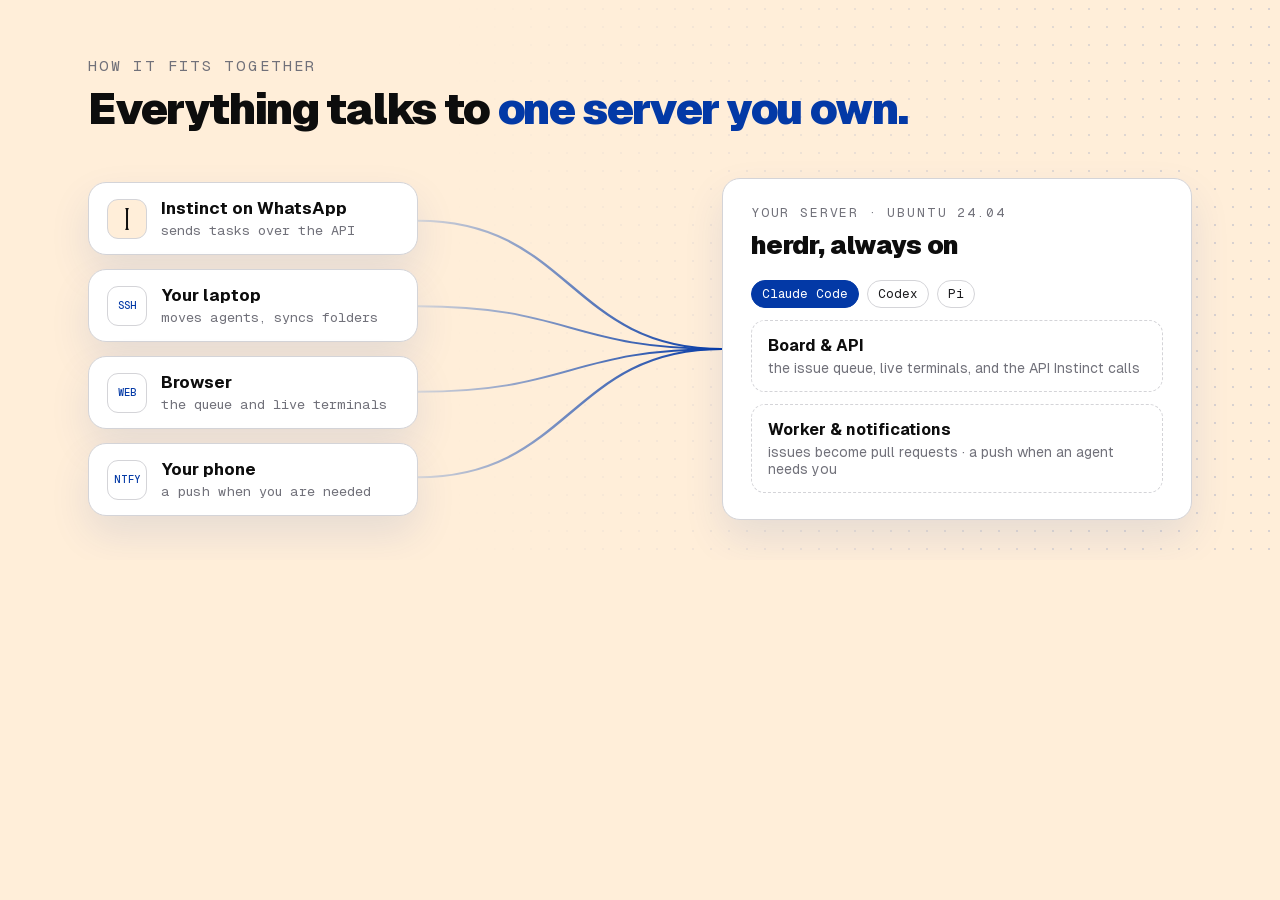
==== commit dff7be80: "Drop the phone terminal (Moshi, mosh); keep phone notifications mosh is no longer installed and AWS " ====
--- a/assets/src/architecture.html
+++ b/assets/src/architecture.html
@@ -25,7 +25,7 @@
   <div class="card in"><div class="ic iav"><img class="instinct" style="height:22px"></div><div><b>Instinct on WhatsApp</b><span>sends tasks over the API</span></div></div>
   <div class="card in"><div class="ic">SSH</div><div><b>Your laptop</b><span>moves agents, syncs folders</span></div></div>
   <div class="card in"><div class="ic">WEB</div><div><b>Browser</b><span>the queue and live terminals</span></div></div>
-  <div class="card in"><div class="ic">MOSH</div><div><b>Phone, optional</b><span>a terminal and notifications</span></div></div>
+  <div class="card in"><div class="ic">NTFY</div><div><b>Your phone</b><span>a push when you are needed</span></div></div>
  </div>
  <svg viewBox="0 0 200 360" preserveAspectRatio="none" fill="none" stroke-width="2">
   <defs><linearGradient id="g" x1="0" x2="1"><stop offset="0" style="stop-color:var(--line)"/><stop offset="1" style="stop-color:var(--accent)"/></linearGradient></defs>
